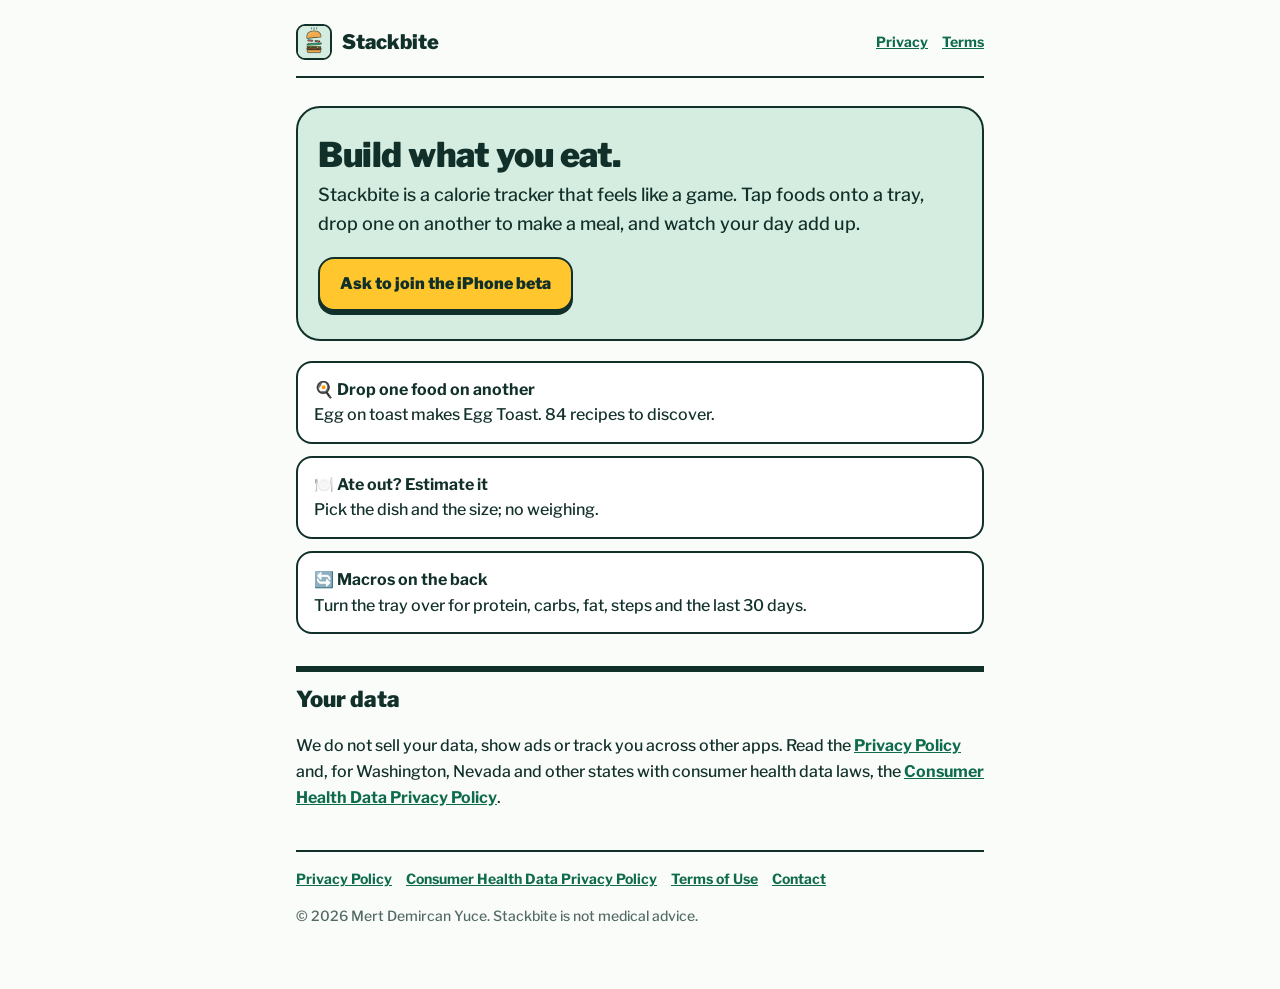
==== index.html @ 799cfc3e "Stackbite website: privacy, health data and terms Co-Authored-By: Claude Opus 5.5 <noreply@anthropic" ====
<!doctype html>
<html lang="en">
<head>
<meta charset="utf-8">
<meta name="viewport" content="width=device-width, initial-scale=1">
<title>Stackbite</title>
<meta name="description" content="Stackbite: log what you eat by stacking foods like stickers on a tray.">
<link rel="icon" href="icon.png">
<link rel="preconnect" href="https://fonts.googleapis.com">
<link rel="preconnect" href="https://fonts.gstatic.com" crossorigin>
<link href="https://fonts.googleapis.com/css2?family=Libre+Franklin:wght@500;700;900&display=swap" rel="stylesheet">
<link rel="stylesheet" href="style.css">
</head>
<body>
<div class="wrap">
<header class="top">
  <a class="brand" href="./"><img src="icon.png" alt="">Stackbite</a>
  <nav><a href="privacy.html">Privacy</a><a href="terms.html">Terms</a></nav>
</header>
<main>

<section class="hero">
  <h1>Build what you eat.</h1>
  <p>Stackbite is a calorie tracker that feels like a game. Tap foods onto a tray, drop one on another to make a meal, and watch your day add up.</p>
  <a class="button" href="mailto:mertdemircanyc@gmail.com?subject=Stackbite%20beta">Ask to join the iPhone beta</a>
</section>
<div class="cards">
  <div class="card"><b>🍳 Drop one food on another</b>Egg on toast makes Egg Toast. 84 recipes to discover.</div>
  <div class="card"><b>🍽️ Ate out? Estimate it</b>Pick the dish and the size; no weighing.</div>
  <div class="card"><b>🔄 Macros on the back</b>Turn the tray over for protein, carbs, fat, steps and the last 30 days.</div>
</div>
<h2>Your data</h2>
<p>We do not sell your data, show ads or track you across other apps. Read the <a href="privacy.html">Privacy Policy</a> and, for Washington, Nevada and other states with consumer health data laws, the <a href="health-data.html">Consumer Health Data Privacy Policy</a>.</p>

</main>
<footer>
  <a href="privacy.html">Privacy Policy</a><a href="health-data.html">Consumer Health Data Privacy Policy</a><a href="terms.html">Terms of Use</a><a href="mailto:mertdemircanyc@gmail.com">Contact</a>
  <p>© 2026 Mert Demircan Yuce. Stackbite is not medical advice.</p>
</footer>
</div>
</body>
</html>
---- style.css ----
:root {
  --bg: #fafcfa;
  --panel: #ffffff;
  --mat: #d5ede1;
  --ink: #12302a;
  --muted: #536a64;
  --line: #cfdcd6;
  --link: #0e6b4c;
  --yolk: #ffc62e;
}
@media (prefers-color-scheme: dark) {
  :root {
    --bg: #0f1f1b;
    --panel: #16302a;
    --mat: #1d3a33;
    --ink: #eaf4ef;
    --muted: #a9bdb6;
    --line: #2b4a42;
    --link: #7fd6ac;
  }
}
* { box-sizing: border-box; }
html { -webkit-text-size-adjust: 100%; }
body {
  margin: 0;
  background: var(--bg);
  color: var(--ink);
  font: 500 16px/1.6 'Libre Franklin', system-ui, -apple-system, sans-serif;
}
a { color: var(--link); font-weight: 700; }
.wrap { max-width: 720px; margin: 0 auto; padding: 24px 16px 48px; }
header.top { display: flex; align-items: center; justify-content: space-between; gap: 12px; padding-bottom: 16px; border-bottom: 2px solid var(--ink); }
.brand { display: flex; align-items: center; gap: 10px; color: var(--ink); text-decoration: none; font-weight: 900; font-size: 20px; }
.brand img { width: 36px; height: 36px; border-radius: 9px; border: 2px solid var(--ink); }
nav a { margin-left: 14px; font-size: 14px; }
h1 { font-weight: 900; font-size: 34px; line-height: 1.1; letter-spacing: -0.5px; margin: 28px 0 6px; }
h2 { font-weight: 900; font-size: 22px; margin: 32px 0 6px; padding-top: 10px; border-top: 6px solid var(--ink); }
h3 { font-weight: 700; font-size: 17px; margin: 22px 0 4px; }
.meta { color: var(--muted); font-size: 14px; margin: 0 0 18px; }
.table { width: 100%; border-collapse: collapse; font-size: 15px; margin: 8px 0 12px; }
.table th, .table td { text-align: left; vertical-align: top; padding: 8px 10px 8px 0; border-bottom: 1px solid var(--line); }
.table th { font-weight: 900; border-bottom: 2px solid var(--ink); }
.scroll { overflow-x: auto; }
ul { padding-left: 20px; }
li { margin: 4px 0; }
footer { margin-top: 40px; padding-top: 16px; border-top: 2px solid var(--ink); font-size: 14px; color: var(--muted); }
footer a { margin-right: 14px; display: inline-block; }
.hero { margin-top: 28px; background: var(--mat); border: 2px solid var(--ink); border-radius: 24px; padding: 28px 20px; }
.hero h1 { margin-top: 0; }
.hero p { font-size: 18px; margin: 8px 0 0; }
.button { display: inline-block; margin-top: 18px; background: var(--yolk); color: #12302a; text-decoration: none; font-weight: 900; padding: 12px 20px; border: 2px solid #12302a; border-radius: 16px; box-shadow: 0 4px 0 #12302a; }
.cards { display: grid; gap: 12px; margin-top: 20px; }
.card { background: var(--panel); border: 2px solid var(--ink); border-radius: 16px; padding: 14px 16px; }
.card b { display: block; }
@media (max-width: 480px) { nav a { margin-left: 10px; } h1 { font-size: 28px; } }
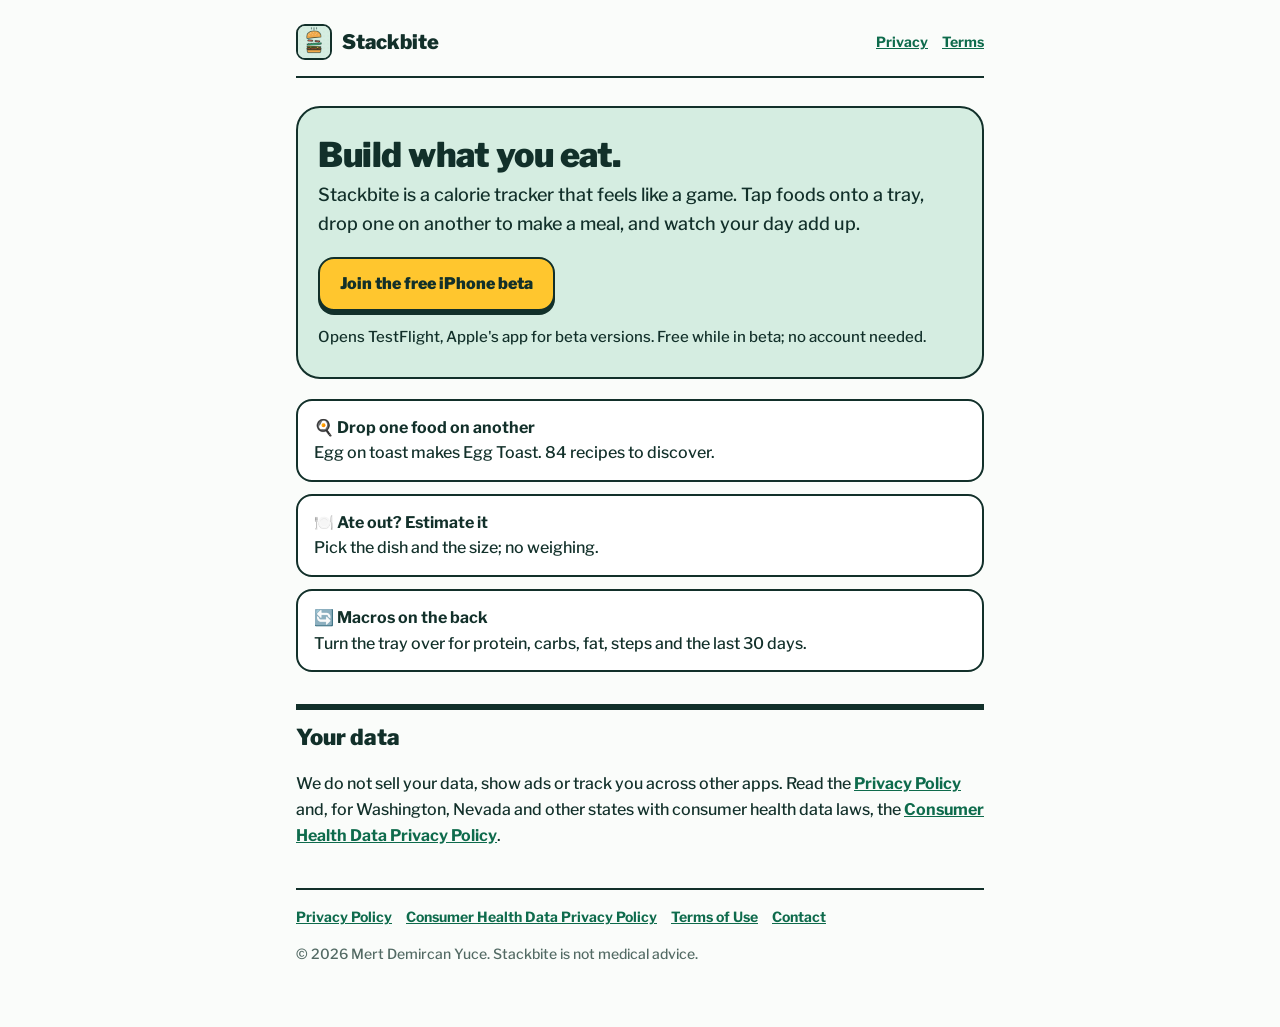
==== commit 1942ffa0: "Update the website from caloricraftclaude/site" ====
--- a/index.html
+++ b/index.html
@@ -22,7 +22,8 @@
 <section class="hero">
   <h1>Build what you eat.</h1>
   <p>Stackbite is a calorie tracker that feels like a game. Tap foods onto a tray, drop one on another to make a meal, and watch your day add up.</p>
-  <a class="button" href="mailto:mertdemircanyc@gmail.com?subject=Stackbite%20beta">Ask to join the iPhone beta</a>
+  <a class="button" href="https://testflight.apple.com/join/mTPvmqJ7">Join the free iPhone beta</a>
+  <p style="font-size:15px;margin-top:14px">Opens TestFlight, Apple's app for beta versions. Free while in beta; no account needed.</p>
 </section>
 <div class="cards">
   <div class="card"><b>🍳 Drop one food on another</b>Egg on toast makes Egg Toast. 84 recipes to discover.</div>
@@ -34,7 +35,7 @@
 
 </main>
 <footer>
-  <a href="privacy.html">Privacy Policy</a><a href="health-data.html">Consumer Health Data Privacy Policy</a><a href="terms.html">Terms of Use</a><a href="mailto:mertdemircanyc@gmail.com">Contact</a>
+  <a href="privacy.html">Privacy Policy</a><a href="health-data.html">Consumer Health Data Privacy Policy</a><a href="terms.html">Terms of Use</a><a href="mailto:stackbiteapp@gmail.com">Contact</a>
   <p>© 2026 Mert Demircan Yuce. Stackbite is not medical advice.</p>
 </footer>
 </div>
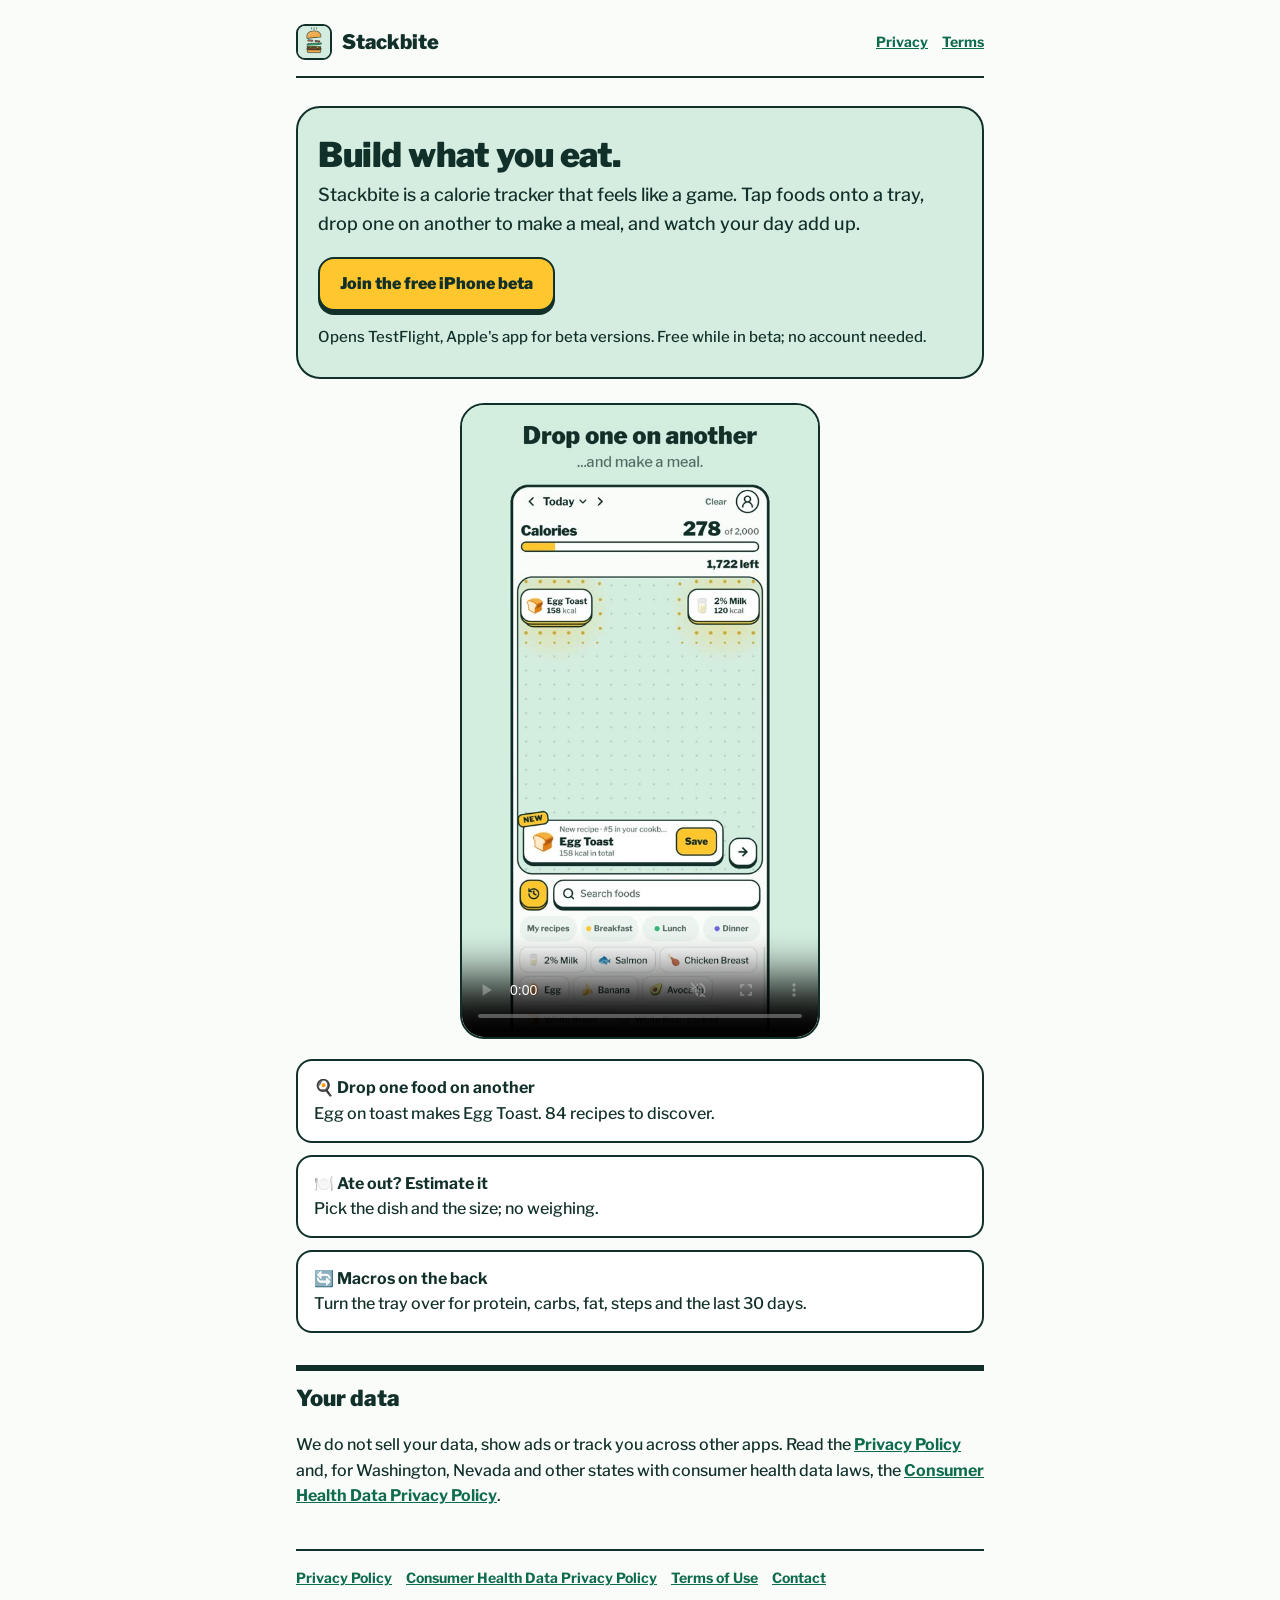
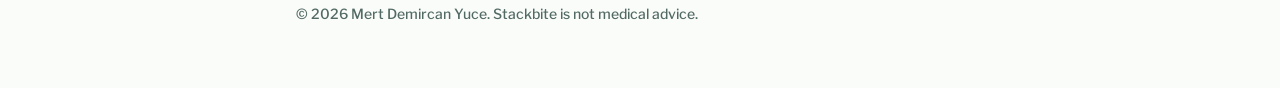
==== commit e8b6b739: "Update the website from caloricraftclaude/site" ====
--- a/index.html
+++ b/index.html
@@ -25,6 +25,7 @@
   <a class="button" href="https://testflight.apple.com/join/mTPvmqJ7">Join the free iPhone beta</a>
   <p style="font-size:15px;margin-top:14px">Opens TestFlight, Apple's app for beta versions. Free while in beta; no account needed.</p>
 </section>
+<video class="demo" src="demo.mp4" poster="demo-poster.jpg" autoplay muted loop playsinline controls aria-label="Stackbite in 15 seconds: tapping foods onto the tray, dropping egg on bread to make Egg Toast, and turning the tray over for macros"></video>
 <div class="cards">
   <div class="card"><b>🍳 Drop one food on another</b>Egg on toast makes Egg Toast. 84 recipes to discover.</div>
   <div class="card"><b>🍽️ Ate out? Estimate it</b>Pick the dish and the size; no weighing.</div>
--- a/style.css
+++ b/style.css
@@ -53,3 +53,4 @@
 .card { background: var(--panel); border: 2px solid var(--ink); border-radius: 16px; padding: 14px 16px; }
 .card b { display: block; }
 @media (max-width: 480px) { nav a { margin-left: 10px; } h1 { font-size: 28px; } }
+.demo { display: block; width: 100%; max-width: 360px; margin: 24px auto 0; border: 2px solid var(--ink); border-radius: 24px; background: var(--mat); }
